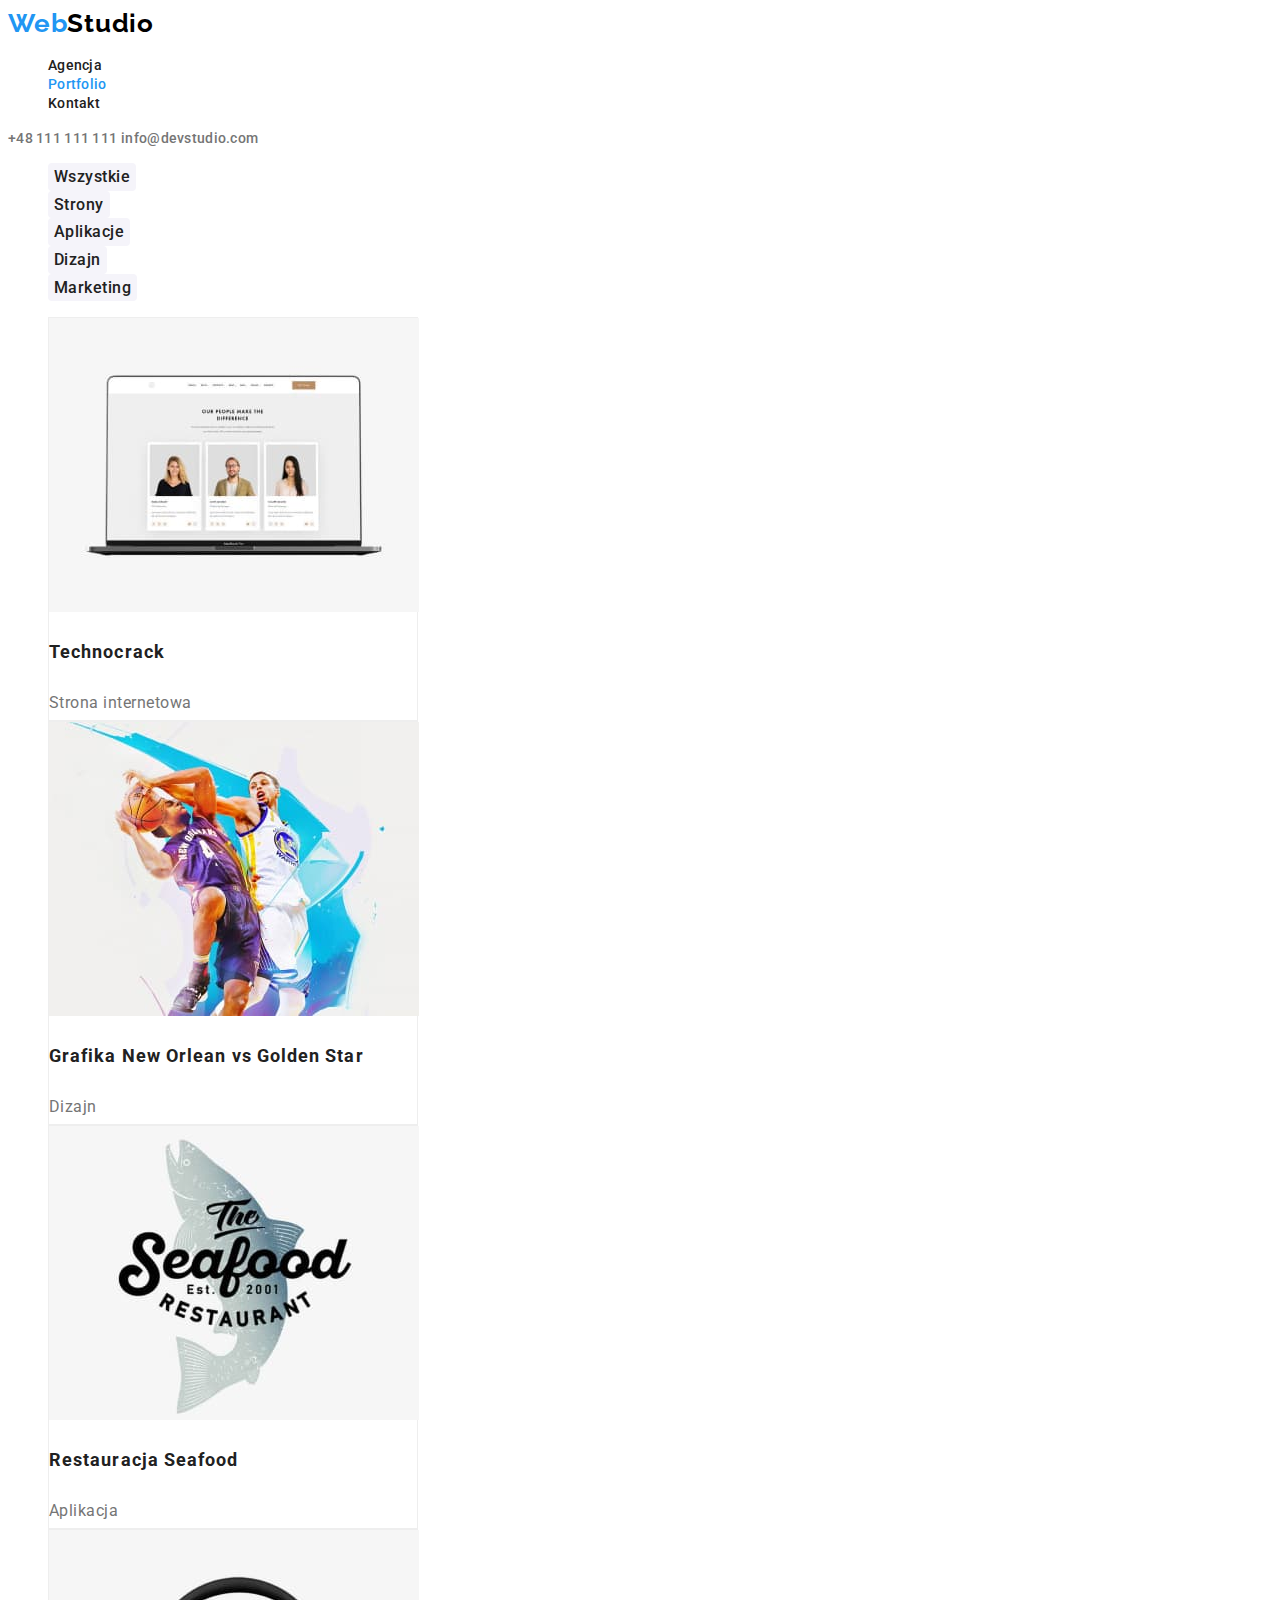
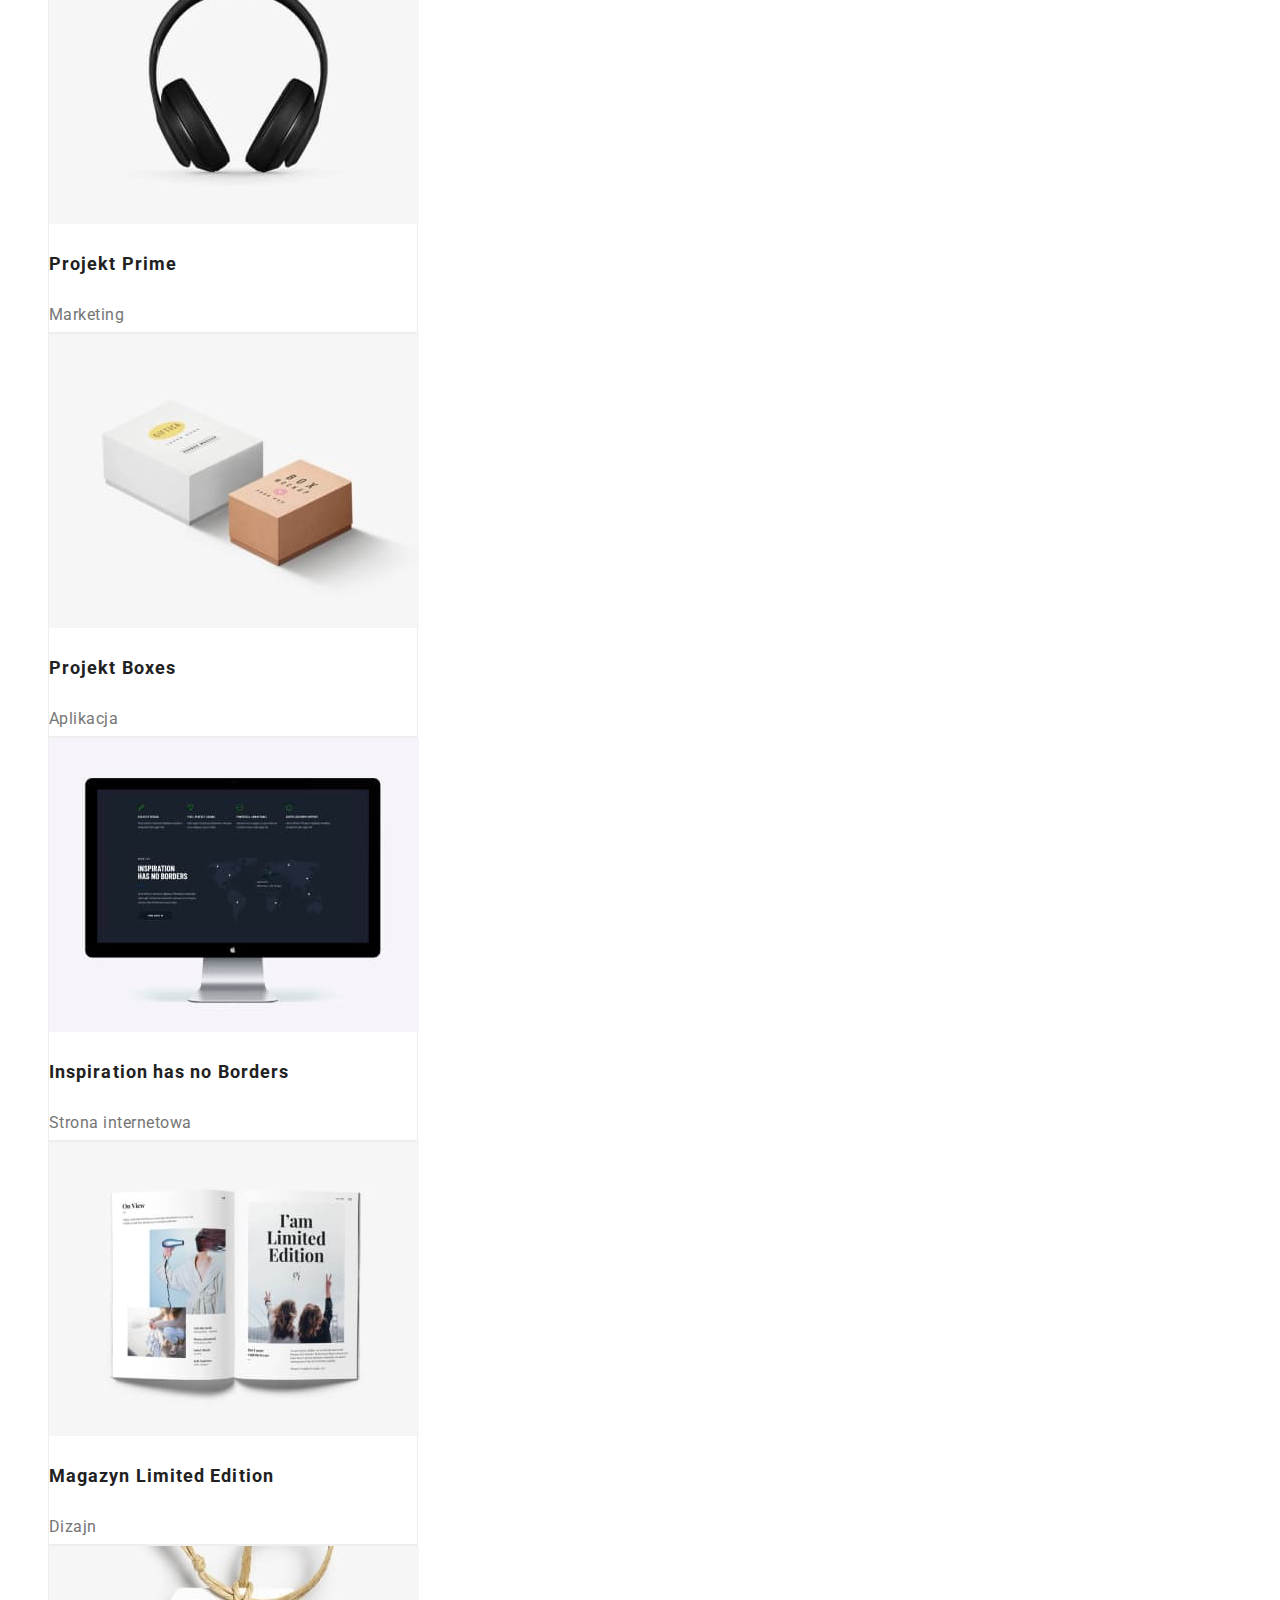
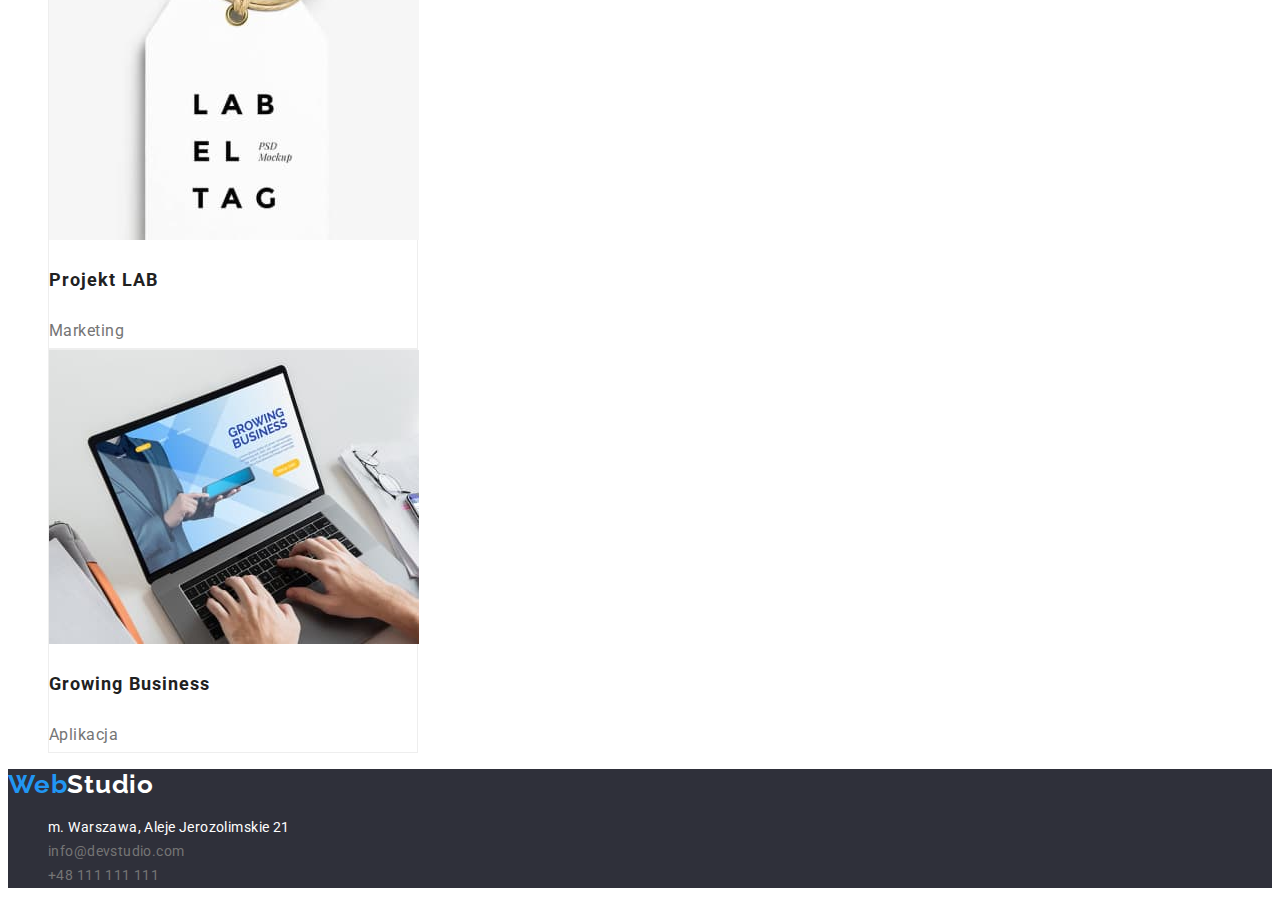
==== portfolio.html @ 35efcb0c "Initial commit" ====
<!DOCTYPE html>
<html lang="pl">
  <head>
    <meta charset="UTF-8" />
    <meta http-equiv="X-UA-Compatible" content="IE=edge" />
    <meta name="viewport" content="width=device-width, initial-scale=1.0" />
    <title>Portfolio</title>

    <link rel="preconnect" href="https://fonts.googleapis.com" />
    <link rel="preconnect" href="https://fonts.gstatic.com" crossorigin />
    <link
      href="https://fonts.googleapis.com/css2?family=Raleway:wght@700&family=Roboto:wght@400;500;700;900&display=swap"
      rel="stylesheet"
    />
    <link rel="stylesheet" href="./css/styles.css" />
  </head>
  <body>
    <header>
      <a href="./index.html" class="logo-web"
        >Web<span class="logo-studio">Studio</span></a
      >
      <nav>
        <ul>
          <li>
            <a class="header-link" href="./index.html">Agencja</a>
          </li>
          <li>
            <a class="header-link current" href="./portfolio.html">Portfolio</a>
          </li>
          <li>
            <a class="header-link" href="./portfolio.html">Kontakt</a>
          </li>
        </ul>
      </nav>
      <div>
        <a class="header-contact" href="tel:+48111111111">+48 111 111 111</a>
        <a class="header-contact" href="mailto:info@devstudio.com"
          >info@devstudio.com</a
        >
      </div>
    </header>

    <main>
      <section>
        <ul>
          <li>
            <button class="button-link" type="button">Wszystkie</button>
          </li>
          <li>
            <button class="button-link" type="button">Strony</button>
          </li>
          <li>
            <button class="button-link" type="button">Aplikacje</button>
          </li>
          <li>
            <button class="button-link" type="button">Dizajn</button>
          </li>
          <li>
            <button class="button-link" type="button">Marketing</button>
          </li>
        </ul>

        <ul>
          <li class="portfolio-frame">
            <img
              src="./images/portfolio1.jpg"
              alt="laptop"
              width="370"
              height="294"
            />
            <h3 class="h3-portfolio">Technocrack</h3>
            <p class="paragraph-portfolio">Strona internetowa</p>
          </li>
          <li class="portfolio-frame">
            <img
              src="./images/portfolio2.jpg"
              alt="basketball players"
              width="370"
              height="294"
            />
            <h3 class="h3-portfolio">Grafika New Orlean vs Golden Star</h3>
            <p class="paragraph-portfolio">Dizajn</p>
          </li>
          <li class="portfolio-frame">
            <img
              src="./images/portfolio3.jpg"
              alt="logo of seafood restaurant"
              width="370"
              height="294"
            />
            <h3 class="h3-portfolio">Restauracja Seafood</h3>
            <p class="paragraph-portfolio">Aplikacja</p>
          </li>

          <li class="portfolio-frame">
            <img
              src="./images/portfolio4.jpg"
              alt="headphones"
              width="370"
              height="294"
            />
            <h3 class="h3-portfolio">Projekt Prime</h3>
            <p class="paragraph-portfolio">Marketing</p>
          </li>
          <li class="portfolio-frame">
            <img
              src="./images/portfolio5.jpg"
              alt="boxes"
              width="370"
              height="294"
            />
            <h3 class="h3-portfolio">Projekt Boxes</h3>
            <p class="paragraph-portfolio">Aplikacja</p>
          </li>
          <li class="portfolio-frame">
            <img
              src="./images/portfolio6.jpg"
              alt="monitor"
              width="370"
              height="294"
            />
            <h3 class="h3-portfolio">Inspiration has no Borders</h3>
            <p class="paragraph-portfolio">Strona internetowa</p>
          </li>

          <li class="portfolio-frame">
            <img
              src="./images/portfolio7.jpg"
              alt="magazine"
              width="370"
              height="294"
            />
            <h3 class="h3-portfolio">Magazyn Limited Edition</h3>
            <p class="paragraph-portfolio">Dizajn</p>
          </li>
          <li class="portfolio-frame">
            <img
              src="./images/portfolio8.jpg"
              alt="label tag"
              width="370"
              height="294"
            />
            <h3 class="h3-portfolio">Projekt LAB</h3>
            <p class="paragraph-portfolio">Marketing</p>
          </li>
          <li class="portfolio-frame">
            <img
              src="./images/portfolio9.jpg"
              alt="typing on laptop keyboard"
              width="370"
              height="294"
            />
            <h3 class="h3-portfolio">Growing Business</h3>
            <p class="paragraph-portfolio">Aplikacja</p>
          </li>
        </ul>
      </section>
    </main>

    <footer>
      <a href="./index.html" class="logo-web"
        >Web<span class="logo-footer">Studio</span></a
      >
      <address>
        <ul>
          <li>
            <a
              class="footer-link"
              href="address:m.warszawa,alejejerozolimskie21"
              >m. Warszawa, Aleje Jerozolimskie 21</a
            >
          </li>
          <li>
            <a class="footer-link2" href="mailto:info@devstudio.com"
              >info@devstudio.com</a
            >
          </li>
          <li>
            <a class="footer-link2" href="tel:+48111111111">+48 111 111 111</a>
          </li>
        </ul>
      </address>
    </footer>
  </body>
</html>
---- css/styles.css ----
:root {
  --font-primary: "Roboto", sans-serif;
  --font-secondary: "Raleway", sans-serif;
  --color-primary: #212121;
  --color-secondary: #757575;
  --color-light: #ffffff;
  --color-hover: #2196f3;
  --background-color: #f5f4fa;
}

body {
  font-family: var(--font-primary);
  background: var(--color-light);
  font-style: normal;
  color: var(--color-primary);
}

address {
  font-style: normal;
}

a {
  text-decoration: none;
}

ul {
  list-style-type: none;
}

.header-link {
  color: #212121;
  font-weight: 500;
  font-size: 14px;
  line-height: 1.1;
  letter-spacing: 0.02em;
}

.current {
  color: #2196f3;
}

.header-link:hover,
.header-link:focus {
  color: #2196f3;
}

.header-contact {
  color: #757575;
  font-size: 14px;
  line-height: 1.1;
  font-weight: 500;
  letter-spacing: 0.02em;
}

.header-contact:hover,
.header-contact:focus {
  color: #2196f3;
}

.button-link {
  cursor: pointer;
  font-weight: 500;
  font-size: 16px;
  line-height: 1.6;
  letter-spacing: 0.03em;
  background: #f5f4fa;
  border-radius: 4px;
  color: #212121;
  border: #f5f4fa;
  font-family: inherit;
}

.button-link:hover,
.button-link:focus {
  background-color: #2196f3;
  color: #ffffff;
}

.h3-portfolio {
  color: #212121;
  font-size: 18px;
  line-height: 2;
  font-weight: 700;
  letter-spacing: 0.06em;
}

.paragraph-portfolio {
  color: #757575;
  font-size: 16px;
  line-height: 1.9;
  font-weight: 400;
  letter-spacing: 0.03em;
}

.footer-link {
  color: #ffffff;
  font-size: 14px;
  line-height: 1.7;
  font-weight: 400;
  letter-spacing: 0.03em;
}

.footer-link:hover,
.footer-link:focus {
  color: #2196f3;
}

.footer-link2 {
  color: #757575;
  font-size: 14px;
  line-height: 1.7;
  font-weight: 400;
  letter-spacing: 0.03em;
}

.footer-link2:hover,
.footer-link2:focus {
  color: #2196f3;
}

.button-webstudio {
  font-family: "Roboto";
  background: #2196f3;
  color: #ffffff;
  font-size: 16px;
  line-height: 1.9;
  font-weight: 700;
  cursor: pointer;
  /* identical to box height, or 188% */
  display: flex;
  align-items: center;
  text-align: center;
  letter-spacing: 0.06em;
}

.logo-studio {
  color: #000000;
}

.logo-footer {
  color: #ffffff;
}

.logo-web {
  color: #2196f3;
  font-family: Raleway;
  font-size: 26px;
  line-height: 1.2;
  font-weight: 700;
  letter-spacing: 0.03em;
}

.webstudio-h1 {
  font-size: 44px;
  line-height: 1.4;
  font-weight: 900;
  /* or 136% */
  text-align: center;
  letter-spacing: 0.06em;
  text-transform: uppercase;
  color: #ffffff;
}

.webstudio-section {
  background: #2f303a;
}

.lorem-h2 {
  color: #212121;
  font-size: 14px;
  line-height: 1.1;
  font-weight: 700;
  letter-spacing: 0.03em;
  text-transform: uppercase;
}

.paragraph-lorem {
  color: #757575;
  font-size: 14px;
  line-height: 1.7;
  font-weight: 400;
  letter-spacing: 0.03em;
}

.our-job-h2 {
  color: #212121;
  font-size: 36px;
  line-height: 1.2;
  font-weight: 700;
  text-align: center;
  letter-spacing: 0.03em;
}

.out-team-h2 {
  color: #212121;
  font-size: 36px;
  line-height: 1.2;
  font-weight: 700;
  text-align: center;
  letter-spacing: 0.03em;
}

.our-team-section {
  background: #f5f4fa;
}

.our-team-frame {
  width: 270px;
  height: 368px;
  left: 215px;
  top: 1635px;
  background: #ffffff;
  /* material shadow v1 */
  box-shadow: 0px 1px 3px rgba(0, 0, 0, 0.12), 0px 1px 1px rgba(0, 0, 0, 0.14),
    0px 2px 1px rgba(0, 0, 0, 0.2);
  border-radius: 0px 0px 4px 4px;
}

.photo-name {
  color: #212121;
  font-size: 16px;
  line-height: 1.2;
  font-weight: 500;
  text-align: center;
  letter-spacing: 0.03em;
}

.work-position {
  color: #757575;
  font-size: 16px;
  line-height: 1.2;
  font-weight: 400;
  text-align: center;
  letter-spacing: 0.03em;
}

footer {
  background: #2f303a;
}

.portfolio-frame {
  width: 370px;
  height: 404px;
  left: 215px;
  top: 262px;
  box-sizing: border-box;
  background: #ffffff;
  border: 1px solid #eeeeee;
}
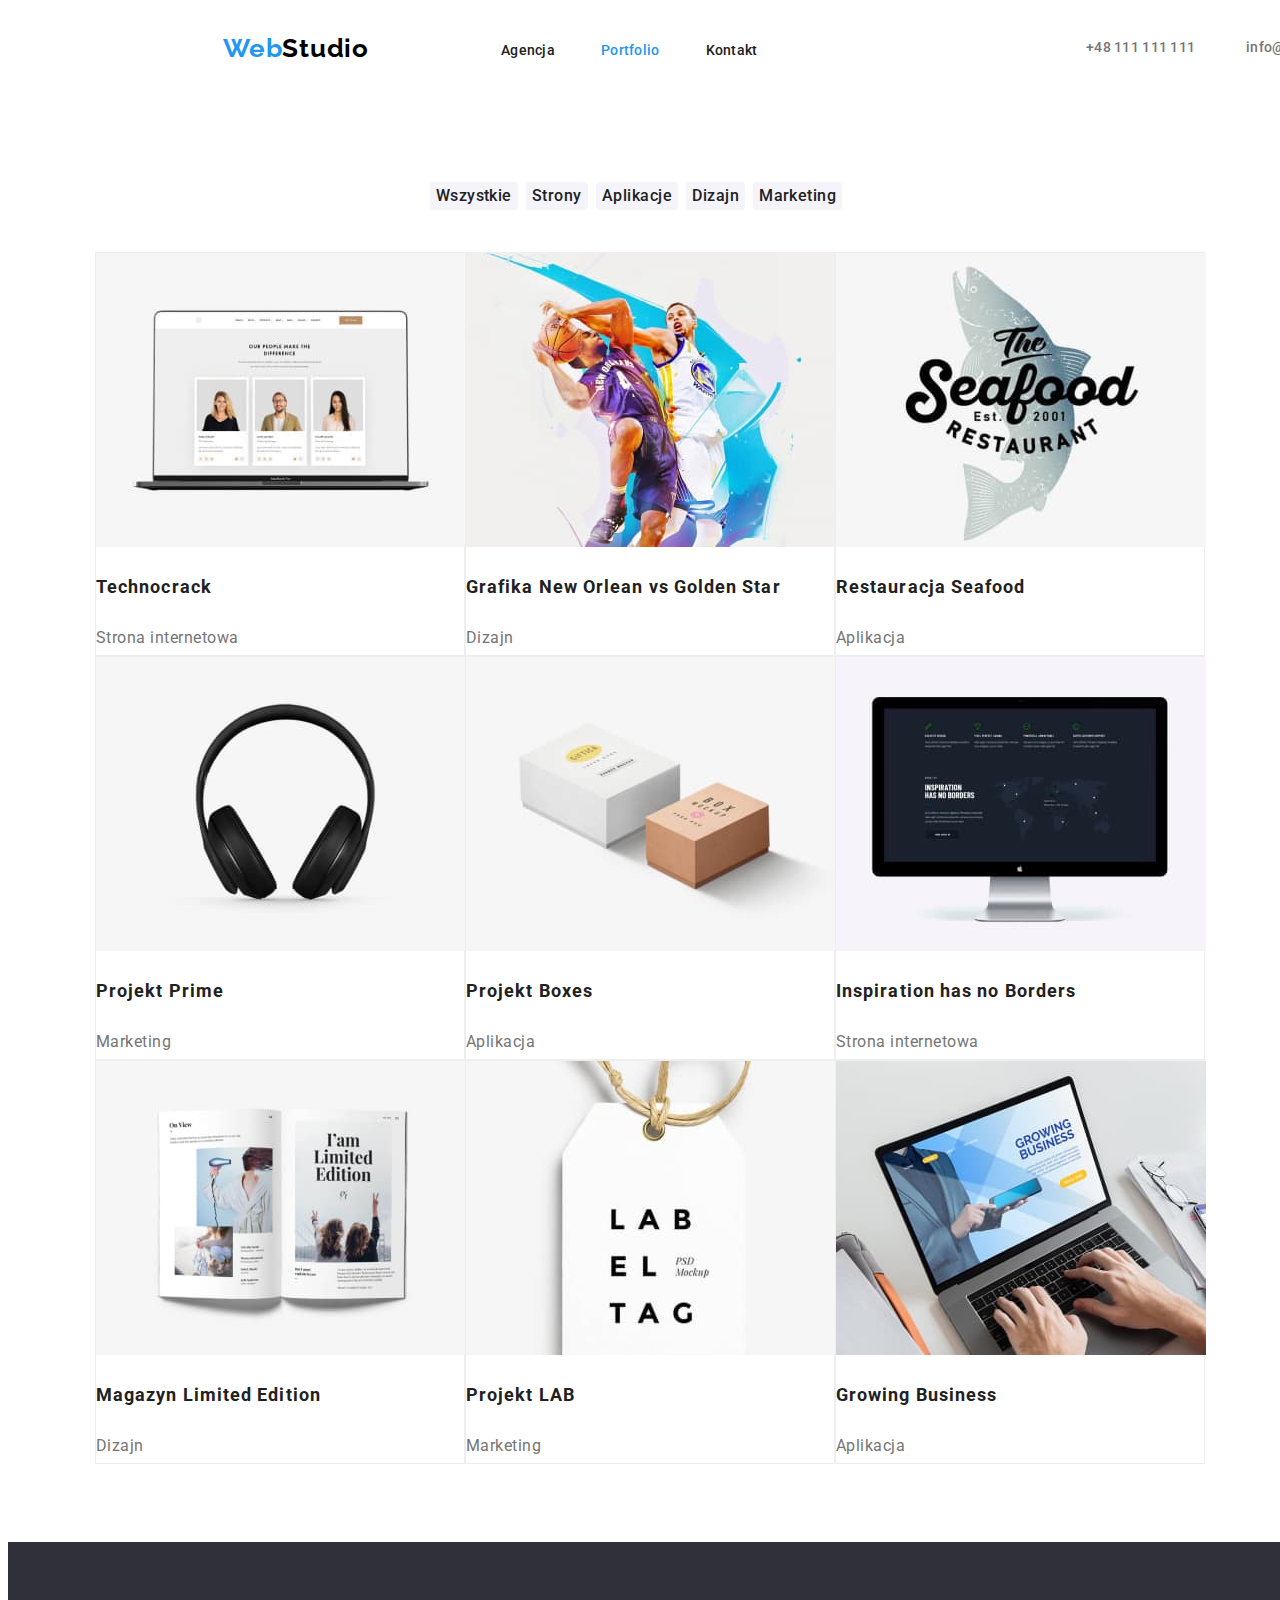
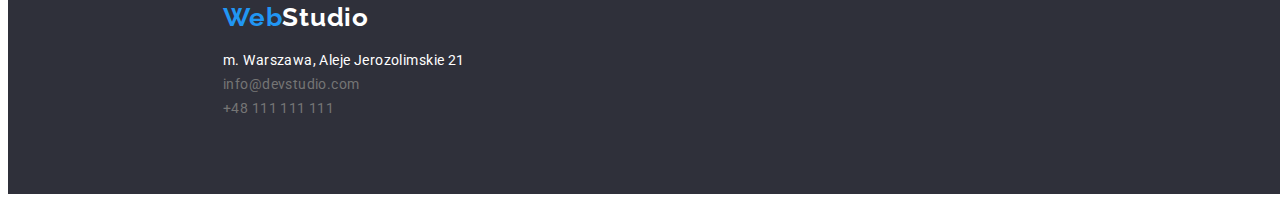
==== commit 0adc170e: "git add" ====
--- a/portfolio.html
+++ b/portfolio.html
@@ -12,27 +12,34 @@
       href="https://fonts.googleapis.com/css2?family=Raleway:wght@700&family=Roboto:wght@400;500;700;900&display=swap"
       rel="stylesheet"
     />
+    <link
+      rel="stylesheet"
+      href="https://cdnjs.cloudflare.com/ajax/libs/modern-normalize/2.0.0/modern-normalize.min.css"
+      integrity="sha512-4xo8blKMVCiXpTaLzQSLSw3KFOVPWhm/TRtuPVc4WG6kUgjH6J03IBuG7JZPkcWMxJ5huwaBpOpnwYElP/m6wg=="
+      crossorigin="anonymous"
+      referrerpolicy="no-referrer"
+    />
     <link rel="stylesheet" href="./css/styles.css" />
   </head>
   <body>
-    <header>
+    <header class="header container">
       <a href="./index.html" class="logo-web"
         >Web<span class="logo-studio">Studio</span></a
       >
       <nav>
-        <ul>
-          <li>
+        <ul class="header-nav">
+          <li class="header-nav-link">
             <a class="header-link" href="./index.html">Agencja</a>
           </li>
-          <li>
+          <li class="header-nav-link">
             <a class="header-link current" href="./portfolio.html">Portfolio</a>
           </li>
-          <li>
+          <li class="header-nav-link">
             <a class="header-link" href="./portfolio.html">Kontakt</a>
           </li>
         </ul>
       </nav>
-      <div>
+      <div class="header-div">
         <a class="header-contact" href="tel:+48111111111">+48 111 111 111</a>
         <a class="header-contact" href="mailto:info@devstudio.com"
           >info@devstudio.com</a
@@ -41,8 +48,8 @@
     </header>
 
     <main>
-      <section>
-        <ul>
+      <section class="portfolio-section">
+        <ul class="button-block">
           <li>
             <button class="button-link" type="button">Wszystkie</button>
           </li>
@@ -60,7 +67,7 @@
           </li>
         </ul>
 
-        <ul>
+        <ul class="block">
           <li class="portfolio-frame">
             <img
               src="./images/portfolio1.jpg"
@@ -157,12 +164,12 @@
       </section>
     </main>
 
-    <footer>
-      <a href="./index.html" class="logo-web"
+    <footer class="footer-web">
+      <a href="./index.html" class="logo-web-footer"
         >Web<span class="logo-footer">Studio</span></a
       >
       <address>
-        <ul>
+        <ul class="footer-address">
           <li>
             <a
               class="footer-link"
--- a/css/styles.css
+++ b/css/styles.css
@@ -15,6 +15,17 @@
   color: var(--color-primary);
 }
 
+.header {
+  display: flex;
+  width: 1600px;
+  height: 80px;
+  background: #ffffff;
+  box-sizing: border-box;
+  align-items: center;
+  padding-right: 227px;
+  padding-left: 215px;
+}
+
 address {
   font-style: normal;
 }
@@ -35,6 +46,24 @@
   letter-spacing: 0.02em;
 }
 
+.header-nav {
+  display: flex;
+  flex-direction: row;
+  row-gap: 46px;
+  box-sizing: border-box;
+  width: 254px;
+  height: 16px;
+  left: 453px;
+  top: 32px;
+  margin-left: 93px;
+}
+
+.header-nav-link {
+  display: inline;
+  flex-direction: row;
+  margin-right: 46px;
+}
+
 .current {
   color: #2196f3;
 }
@@ -42,6 +71,12 @@
 .header-link:hover,
 .header-link:focus {
   color: #2196f3;
+}
+
+.header-div {
+  display: flex;
+  margin-left: 371px;
+  justify-content: flex-end;
 }
 
 .header-contact {
@@ -50,11 +85,28 @@
   line-height: 1.1;
   font-weight: 500;
   letter-spacing: 0.02em;
+  width: 110px;
+  height: 16px;
+  padding: 0%;
+  margin-right: 50px;
+  flex-direction: row;
 }
 
 .header-contact:hover,
 .header-contact:focus {
   color: #2196f3;
+}
+
+.button-block {
+  box-sizing: border-box;
+  width: 572px;
+  height: 54px;
+  display: flex;
+  justify-content: center;
+  flex-direction: row;
+  gap: 8px;
+  padding: 0;
+  margin-left: 295px;
 }
 
 .button-link {
@@ -76,6 +128,25 @@
   color: #ffffff;
 }
 
+.portfolio-section {
+  display: block;
+  width: 1170px;
+  height: 1360px;
+  padding: 0;
+  margin: auto;
+  margin-top: 94px;
+}
+
+.portfolio-frame {
+  width: 370px;
+  height: 404px;
+  left: 215px;
+  top: 262px;
+  box-sizing: border-box;
+  background: #ffffff;
+  border: 1px solid #eeeeee;
+}
+
 .h3-portfolio {
   color: #212121;
   font-size: 18px;
@@ -92,12 +163,66 @@
   letter-spacing: 0.03em;
 }
 
+.block {
+  display: flex;
+  justify-content: flex-start;
+  flex-direction: row;
+  align-content: flex-start;
+  box-sizing: border-box;
+  max-width: 1200px;
+  height: 1360px;
+  padding: auto;
+  margin: 0%;
+  flex-wrap: wrap;
+}
+
+footer {
+  background: #2f303a;
+}
+
+.logo-footer {
+  color: #ffffff;
+}
+
+.footer-web {
+  display: block;
+  box-sizing: border-box;
+  width: 1600px;
+  height: 252px;
+}
+
+.logo-web-footer {
+  color: #2196f3;
+  font-family: Raleway;
+  font-size: 26px;
+  line-height: 1.2;
+  font-weight: 700;
+  letter-spacing: 0.03em;
+  display: inline-block;
+  margin-top: 60px;
+  margin-left: 215px;
+}
+
+.footer-address {
+  display: block;
+  margin-bottom: 60px;
+  margin-left: 215px;
+  padding: 0%;
+  justify-content: space-around;
+  flex-direction: column;
+  gap: 9px;
+  align-content: stretch;
+}
+
 .footer-link {
   color: #ffffff;
   font-size: 14px;
   line-height: 1.7;
   font-weight: 400;
   letter-spacing: 0.03em;
+  box-sizing: content-box;
+  width: 246px;
+  height: 21px;
 }
 
 .footer-link:hover,
@@ -116,31 +241,58 @@
 .footer-link2:hover,
 .footer-link2:focus {
   color: #2196f3;
+}
+
+.webstudio-h1 {
+  box-sizing: border-box;
+  width: 696px;
+  height: 120px;
+  font-size: 44px;
+  line-height: 1.4;
+  font-weight: 900;
+  letter-spacing: 0.06em;
+  text-transform: uppercase;
+  color: #ffffff;
+  margin: 200px 452px 280px;
+  display: block;
+  text-align: center;
+  align-items: center;
+}
+
+.webstudio-section {
+  display: flex;
+  background: #2f303a;
+  box-sizing: border-box;
+  width: 1600px;
+  height: 600px;
 }
 
 .button-webstudio {
   font-family: "Roboto";
   background: #2196f3;
+  position: absolute;
+  width: 200px;
+  height: 50px;
+  left: 700px;
+  top: 430px;
   color: #ffffff;
   font-size: 16px;
   line-height: 1.9;
   font-weight: 700;
   cursor: pointer;
-  /* identical to box height, or 188% */
   display: flex;
   align-items: center;
   text-align: center;
+  padding-left: 41px;
   letter-spacing: 0.06em;
+  box-shadow: 0px 4px 4px rgba(0, 0, 0, 0.15);
+  border-radius: 4px;
 }
 
 .logo-studio {
   color: #000000;
 }
 
-.logo-footer {
-  color: #ffffff;
-}
-
 .logo-web {
   color: #2196f3;
   font-family: Raleway;
@@ -148,30 +300,39 @@
   line-height: 1.2;
   font-weight: 700;
   letter-spacing: 0.03em;
-}
-
-.webstudio-h1 {
-  font-size: 44px;
-  line-height: 1.4;
-  font-weight: 900;
-  /* or 136% */
-  text-align: center;
-  letter-spacing: 0.06em;
+  padding: 0%;
+  box-sizing: border-box;
+  width: 145px;
+  height: 31px;
+}
+
+.lorem-section {
+  align-items: center;
+  display: flex;
+  flex-direction: row;
+  box-sizing: border-box;
+  width: 1170px;
+  height: 101px;
+  padding: 0%;
+  margin: 94px 215px;
+}
+
+.lorem-h2 {
+  color: #212121;
+  font-size: 14px;
+  line-height: 1.1;
+  font-weight: 700;
+  letter-spacing: 0.03em;
   text-transform: uppercase;
-  color: #ffffff;
-}
-
-.webstudio-section {
-  background: #2f303a;
-}
-
-.lorem-h2 {
-  color: #212121;
-  font-size: 14px;
-  line-height: 1.1;
-  font-weight: 700;
-  letter-spacing: 0.03em;
-  text-transform: uppercase;
+}
+
+.lorem-block {
+  display: inline-block;
+  flex-direction: row;
+  box-sizing: border-box;
+  margin-right: 30px;
+  width: 270px;
+  height: 101px;
 }
 
 .paragraph-lorem {
@@ -180,28 +341,65 @@
   line-height: 1.7;
   font-weight: 400;
   letter-spacing: 0.03em;
+  box-sizing: content-box;
+  width: 270px;
+  height: 75px;
+}
+
+.our-job-section {
+  display: block;
+  flex-direction: row;
+  box-sizing: border-box;
+  width: 1170px;
+  height: 386px;
+  margin: 94px 215px;
 }
 
 .our-job-h2 {
+  display: inline;
   color: #212121;
   font-size: 36px;
   line-height: 1.2;
   font-weight: 700;
   text-align: center;
   letter-spacing: 0.03em;
-}
-
-.out-team-h2 {
+  padding: 0%;
+  margin-left: 409px;
+}
+
+.our-job-block {
+  display: flex;
+  flex-direction: row;
+  padding: 0;
+  margin-top: 50px;
+  gap: 30px;
+}
+
+.our-team-h2 {
   color: #212121;
   font-size: 36px;
   line-height: 1.2;
   font-weight: 700;
   text-align: center;
-  letter-spacing: 0.03em;
-}
-
-.our-team-section {
+  display: inline-block;
+  margin: 0%;
+  padding-top: 94px;
+  padding-left: 695px;
+  padding-bottom: 50px;
+  letter-spacing: 0.03em;
+}
+
+.our-team {
   background: #f5f4fa;
+}
+
+.section {
+  display: block;
+  box-sizing: content-box;
+  width: 1600px;
+  height: 648px;
+  left: 0px;
+  top: 1449px;
 }
 
 .our-team-frame {
@@ -216,6 +414,20 @@
   border-radius: 0px 0px 4px 4px;
 }
 
+.our-team-block {
+  display: flex;
+  flex-direction: row;
+  justify-content: flex-start;
+  gap: 30px;
+  position: absolute;
+  width: 1170px;
+  height: 368px;
+  left: 215px;
+  top: 1635px;
+  margin: 0%;
+  padding: 0%;
+}
+
 .photo-name {
   color: #212121;
   font-size: 16px;
@@ -233,17 +445,3 @@
   text-align: center;
   letter-spacing: 0.03em;
 }
-
-footer {
-  background: #2f303a;
-}
-
-.portfolio-frame {
-  width: 370px;
-  height: 404px;
-  left: 215px;
-  top: 262px;
-  box-sizing: border-box;
-  background: #ffffff;
-  border: 1px solid #eeeeee;
-}
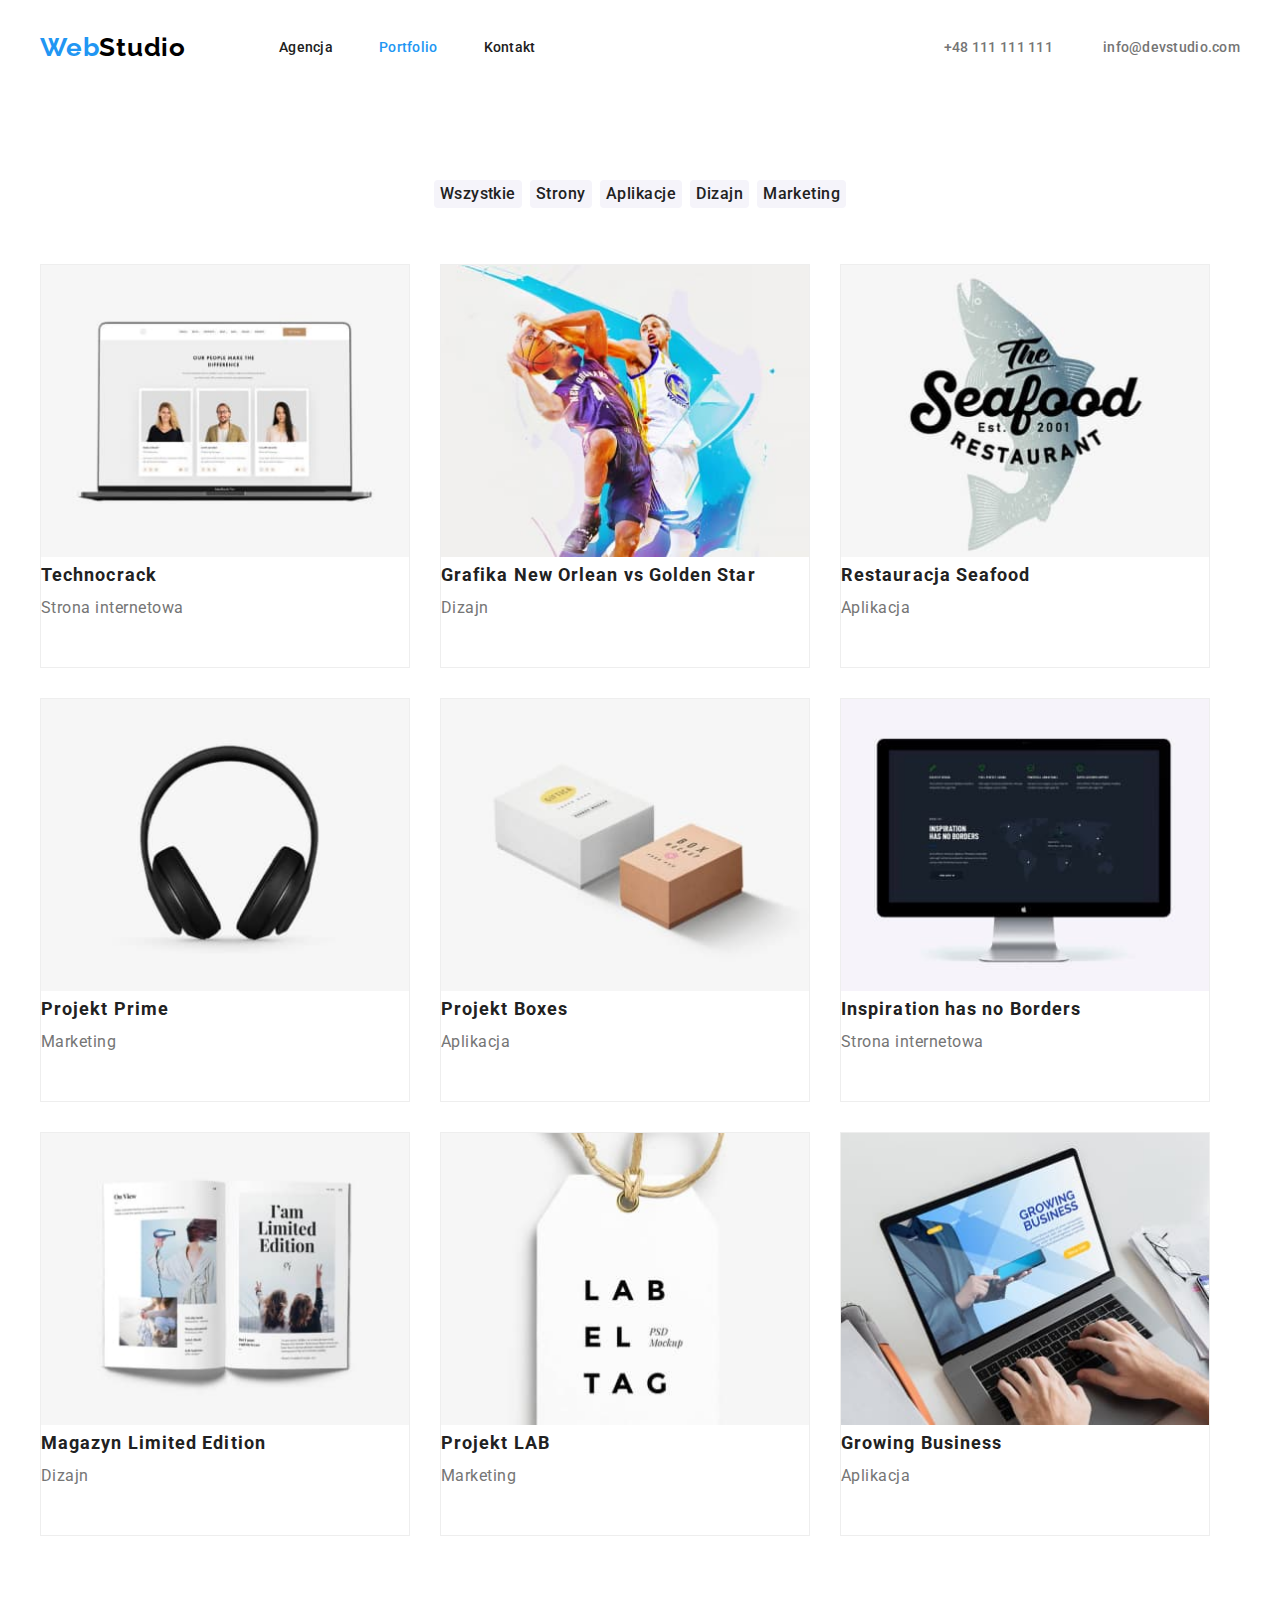
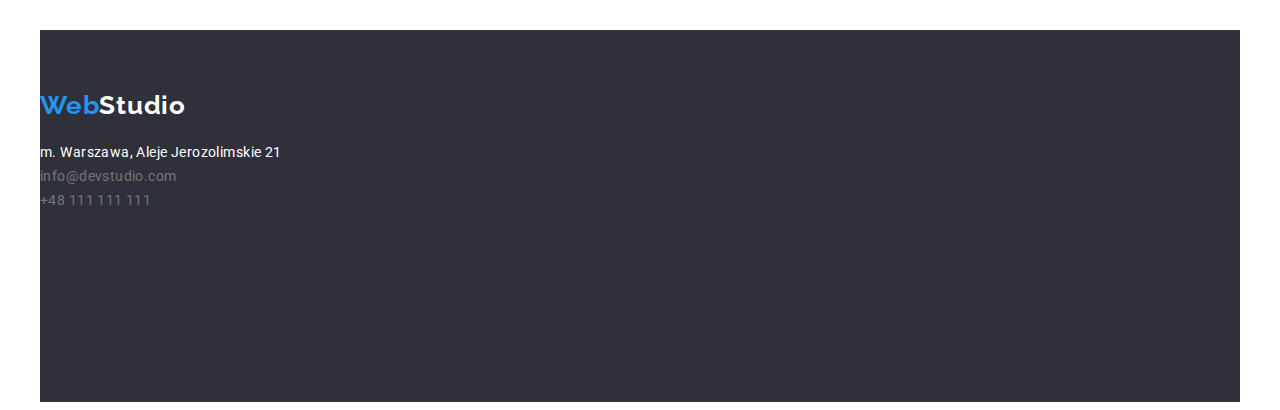
==== commit ee7cbcdb: "git add" ====
--- a/portfolio.html
+++ b/portfolio.html
@@ -28,13 +28,13 @@
       >
       <nav>
         <ul class="header-nav">
-          <li class="header-nav-link">
+          <li>
             <a class="header-link" href="./index.html">Agencja</a>
           </li>
-          <li class="header-nav-link">
+          <li>
             <a class="header-link current" href="./portfolio.html">Portfolio</a>
           </li>
-          <li class="header-nav-link">
+          <li>
             <a class="header-link" href="./portfolio.html">Kontakt</a>
           </li>
         </ul>
@@ -48,123 +48,125 @@
     </header>
 
     <main>
-      <section class="portfolio-section">
-        <ul class="button-block">
-          <li>
-            <button class="button-link" type="button">Wszystkie</button>
-          </li>
-          <li>
-            <button class="button-link" type="button">Strony</button>
-          </li>
-          <li>
-            <button class="button-link" type="button">Aplikacje</button>
-          </li>
-          <li>
-            <button class="button-link" type="button">Dizajn</button>
-          </li>
-          <li>
-            <button class="button-link" type="button">Marketing</button>
-          </li>
-        </ul>
+      <div class="container">
+        <section class="portfolio-section section">
+          <ul class="button-block">
+            <li>
+              <button class="button-link" type="button">Wszystkie</button>
+            </li>
+            <li>
+              <button class="button-link" type="button">Strony</button>
+            </li>
+            <li>
+              <button class="button-link" type="button">Aplikacje</button>
+            </li>
+            <li>
+              <button class="button-link" type="button">Dizajn</button>
+            </li>
+            <li>
+              <button class="button-link" type="button">Marketing</button>
+            </li>
+          </ul>
 
-        <ul class="block">
-          <li class="portfolio-frame">
-            <img
-              src="./images/portfolio1.jpg"
-              alt="laptop"
-              width="370"
-              height="294"
-            />
-            <h3 class="h3-portfolio">Technocrack</h3>
-            <p class="paragraph-portfolio">Strona internetowa</p>
-          </li>
-          <li class="portfolio-frame">
-            <img
-              src="./images/portfolio2.jpg"
-              alt="basketball players"
-              width="370"
-              height="294"
-            />
-            <h3 class="h3-portfolio">Grafika New Orlean vs Golden Star</h3>
-            <p class="paragraph-portfolio">Dizajn</p>
-          </li>
-          <li class="portfolio-frame">
-            <img
-              src="./images/portfolio3.jpg"
-              alt="logo of seafood restaurant"
-              width="370"
-              height="294"
-            />
-            <h3 class="h3-portfolio">Restauracja Seafood</h3>
-            <p class="paragraph-portfolio">Aplikacja</p>
-          </li>
+          <ul class="block">
+            <li class="portfolio-frame">
+              <img
+                src="./images/portfolio1.jpg"
+                alt="laptop"
+                width="370"
+                height="294"
+              />
+              <h3 class="h3-portfolio">Technocrack</h3>
+              <p class="paragraph-portfolio">Strona internetowa</p>
+            </li>
+            <li class="portfolio-frame">
+              <img
+                src="./images/portfolio2.jpg"
+                alt="basketball players"
+                width="370"
+                height="294"
+              />
+              <h3 class="h3-portfolio">Grafika New Orlean vs Golden Star</h3>
+              <p class="paragraph-portfolio">Dizajn</p>
+            </li>
+            <li class="portfolio-frame">
+              <img
+                src="./images/portfolio3.jpg"
+                alt="logo of seafood restaurant"
+                width="370"
+                height="294"
+              />
+              <h3 class="h3-portfolio">Restauracja Seafood</h3>
+              <p class="paragraph-portfolio">Aplikacja</p>
+            </li>
 
-          <li class="portfolio-frame">
-            <img
-              src="./images/portfolio4.jpg"
-              alt="headphones"
-              width="370"
-              height="294"
-            />
-            <h3 class="h3-portfolio">Projekt Prime</h3>
-            <p class="paragraph-portfolio">Marketing</p>
-          </li>
-          <li class="portfolio-frame">
-            <img
-              src="./images/portfolio5.jpg"
-              alt="boxes"
-              width="370"
-              height="294"
-            />
-            <h3 class="h3-portfolio">Projekt Boxes</h3>
-            <p class="paragraph-portfolio">Aplikacja</p>
-          </li>
-          <li class="portfolio-frame">
-            <img
-              src="./images/portfolio6.jpg"
-              alt="monitor"
-              width="370"
-              height="294"
-            />
-            <h3 class="h3-portfolio">Inspiration has no Borders</h3>
-            <p class="paragraph-portfolio">Strona internetowa</p>
-          </li>
+            <li class="portfolio-frame">
+              <img
+                src="./images/portfolio4.jpg"
+                alt="headphones"
+                width="370"
+                height="294"
+              />
+              <h3 class="h3-portfolio">Projekt Prime</h3>
+              <p class="paragraph-portfolio">Marketing</p>
+            </li>
+            <li class="portfolio-frame">
+              <img
+                src="./images/portfolio5.jpg"
+                alt="boxes"
+                width="370"
+                height="294"
+              />
+              <h3 class="h3-portfolio">Projekt Boxes</h3>
+              <p class="paragraph-portfolio">Aplikacja</p>
+            </li>
+            <li class="portfolio-frame">
+              <img
+                src="./images/portfolio6.jpg"
+                alt="monitor"
+                width="370"
+                height="294"
+              />
+              <h3 class="h3-portfolio">Inspiration has no Borders</h3>
+              <p class="paragraph-portfolio">Strona internetowa</p>
+            </li>
 
-          <li class="portfolio-frame">
-            <img
-              src="./images/portfolio7.jpg"
-              alt="magazine"
-              width="370"
-              height="294"
-            />
-            <h3 class="h3-portfolio">Magazyn Limited Edition</h3>
-            <p class="paragraph-portfolio">Dizajn</p>
-          </li>
-          <li class="portfolio-frame">
-            <img
-              src="./images/portfolio8.jpg"
-              alt="label tag"
-              width="370"
-              height="294"
-            />
-            <h3 class="h3-portfolio">Projekt LAB</h3>
-            <p class="paragraph-portfolio">Marketing</p>
-          </li>
-          <li class="portfolio-frame">
-            <img
-              src="./images/portfolio9.jpg"
-              alt="typing on laptop keyboard"
-              width="370"
-              height="294"
-            />
-            <h3 class="h3-portfolio">Growing Business</h3>
-            <p class="paragraph-portfolio">Aplikacja</p>
-          </li>
-        </ul>
-      </section>
+            <li class="portfolio-frame">
+              <img
+                src="./images/portfolio7.jpg"
+                alt="magazine"
+                width="370"
+                height="294"
+              />
+              <h3 class="h3-portfolio">Magazyn Limited Edition</h3>
+              <p class="paragraph-portfolio">Dizajn</p>
+            </li>
+            <li class="portfolio-frame">
+              <img
+                src="./images/portfolio8.jpg"
+                alt="label tag"
+                width="370"
+                height="294"
+              />
+              <h3 class="h3-portfolio">Projekt LAB</h3>
+              <p class="paragraph-portfolio">Marketing</p>
+            </li>
+            <li class="portfolio-frame">
+              <img
+                src="./images/portfolio9.jpg"
+                alt="typing on laptop keyboard"
+                width="370"
+                height="294"
+              />
+              <h3 class="h3-portfolio">Growing Business</h3>
+              <p class="paragraph-portfolio">Aplikacja</p>
+            </li>
+          </ul>
+        </section>
+      </div>
     </main>
 
-    <footer class="footer-web">
+    <footer class="footer-web container">
       <a href="./index.html" class="logo-web-footer"
         >Web<span class="logo-footer">Studio</span></a
       >
--- a/css/styles.css
+++ b/css/styles.css
@@ -11,19 +11,48 @@
 body {
   font-family: var(--font-primary);
   background: var(--color-light);
-  font-style: normal;
   color: var(--color-primary);
+  font-size: 14px;
+  letter-spacing: 0.03em;
+}
+
+h1,
+h2,
+h3,
+h4,
+h5,
+h6,
+p {
+  margin: 0;
+}
+
+img {
+  display: block;
+  max-width: 100%;
+  height: auto;
+}
+
+ul,
+ol {
+  list-style: none;
+  padding-left: 0;
+  margin: 0;
+}
+
+.section {
+  padding-top: 94px;
+  padding-bottom: 94px;
+}
+
+.container {
+  width: 1200px;
+  margin: 0 auto;
+  padding: 0 15px;
 }
 
 .header {
   display: flex;
-  width: 1600px;
-  height: 80px;
-  background: #ffffff;
-  box-sizing: border-box;
   align-items: center;
-  padding-right: 227px;
-  padding-left: 215px;
 }
 
 address {
@@ -34,10 +63,6 @@
   text-decoration: none;
 }
 
-ul {
-  list-style-type: none;
-}
-
 .header-link {
   color: #212121;
   font-weight: 500;
@@ -48,20 +73,12 @@
 
 .header-nav {
   display: flex;
-  flex-direction: row;
-  row-gap: 46px;
-  box-sizing: border-box;
-  width: 254px;
-  height: 16px;
-  left: 453px;
-  top: 32px;
+  column-gap: 46px;
+  padding: 31px 0;
+}
+
+nav {
   margin-left: 93px;
-}
-
-.header-nav-link {
-  display: inline;
-  flex-direction: row;
-  margin-right: 46px;
 }
 
 .current {
@@ -75,8 +92,8 @@
 
 .header-div {
   display: flex;
-  margin-left: 371px;
-  justify-content: flex-end;
+  margin-left: auto;
+  gap: 50px;
 }
 
 .header-contact {
@@ -85,11 +102,6 @@
   line-height: 1.1;
   font-weight: 500;
   letter-spacing: 0.02em;
-  width: 110px;
-  height: 16px;
-  padding: 0%;
-  margin-right: 50px;
-  flex-direction: row;
 }
 
 .header-contact:hover,
@@ -98,15 +110,10 @@
 }
 
 .button-block {
-  box-sizing: border-box;
-  width: 572px;
-  height: 54px;
   display: flex;
   justify-content: center;
-  flex-direction: row;
+  margin-bottom: 56px;
   gap: 8px;
-  padding: 0;
-  margin-left: 295px;
 }
 
 .button-link {
@@ -120,6 +127,8 @@
   color: #212121;
   border: #f5f4fa;
   font-family: inherit;
+  display: block;
+  border: none;
 }
 
 .button-link:hover,
@@ -130,11 +139,9 @@
 
 .portfolio-section {
   display: block;
-  width: 1170px;
-  height: 1360px;
-  padding: 0;
-  margin: auto;
-  margin-top: 94px;
+  align-items: center;
+  padding: auto;
+  margin: 0;
 }
 
 .portfolio-frame {
@@ -165,15 +172,10 @@
 
 .block {
   display: flex;
-  justify-content: flex-start;
-  flex-direction: row;
-  align-content: flex-start;
-  box-sizing: border-box;
-  max-width: 1200px;
-  height: 1360px;
+  gap: 30px;
+  flex-wrap: wrap;
+  margin: 0;
   padding: auto;
-  margin: 0%;
-  flex-wrap: wrap;
 }
 
 footer {
@@ -186,9 +188,9 @@
 
 .footer-web {
   display: block;
-  box-sizing: border-box;
-  width: 1600px;
+  align-items: flex-start;
   height: 252px;
+  padding: 60px 0;
 }
 
 .logo-web-footer {
@@ -198,20 +200,14 @@
   line-height: 1.2;
   font-weight: 700;
   letter-spacing: 0.03em;
-  display: inline-block;
-  margin-top: 60px;
-  margin-left: 215px;
 }
 
 .footer-address {
   display: block;
-  margin-bottom: 60px;
-  margin-left: 215px;
-  padding: 0%;
-  justify-content: space-around;
-  flex-direction: column;
+  flex-wrap: wrap;
   gap: 9px;
-  align-content: stretch;
+  align-items: flex-start;
+  padding-top: 20px;
 }
 
 .footer-link {
@@ -220,9 +216,6 @@
   line-height: 1.7;
   font-weight: 400;
   letter-spacing: 0.03em;
-  box-sizing: content-box;
-  width: 246px;
-  height: 21px;
 }
 
 .footer-link:hover,
@@ -246,44 +239,36 @@
 .webstudio-h1 {
   box-sizing: border-box;
   width: 696px;
-  height: 120px;
   font-size: 44px;
   line-height: 1.4;
   font-weight: 900;
   letter-spacing: 0.06em;
   text-transform: uppercase;
   color: #ffffff;
-  margin: 200px 452px 280px;
-  display: block;
-  text-align: center;
-  align-items: center;
+  text-align: center;
+  margin: 0 auto;
+  margin-bottom: 30px;
 }
 
 .webstudio-section {
-  display: flex;
   background: #2f303a;
-  box-sizing: border-box;
-  width: 1600px;
-  height: 600px;
+  padding: 200px 0;
 }
 
 .button-webstudio {
   font-family: "Roboto";
   background: #2196f3;
-  position: absolute;
-  width: 200px;
-  height: 50px;
-  left: 700px;
-  top: 430px;
   color: #ffffff;
   font-size: 16px;
   line-height: 1.9;
   font-weight: 700;
+  display: block;
+  border: none;
   cursor: pointer;
-  display: flex;
   align-items: center;
   text-align: center;
-  padding-left: 41px;
+  padding: 0 auto;
+  margin: 0 auto;
   letter-spacing: 0.06em;
   box-shadow: 0px 4px 4px rgba(0, 0, 0, 0.15);
   border-radius: 4px;
@@ -300,21 +285,12 @@
   line-height: 1.2;
   font-weight: 700;
   letter-spacing: 0.03em;
-  padding: 0%;
-  box-sizing: border-box;
-  width: 145px;
-  height: 31px;
 }
 
 .lorem-section {
   align-items: center;
   display: flex;
-  flex-direction: row;
-  box-sizing: border-box;
-  width: 1170px;
-  height: 101px;
-  padding: 0%;
-  margin: 94px 215px;
+  gap: 30px;
 }
 
 .lorem-h2 {
@@ -326,53 +302,31 @@
   text-transform: uppercase;
 }
 
-.lorem-block {
-  display: inline-block;
-  flex-direction: row;
-  box-sizing: border-box;
-  margin-right: 30px;
+.paragraph-lorem {
+  color: #757575;
+  font-size: 14px;
+  line-height: 1.7;
+  font-weight: 400;
+  letter-spacing: 0.03em;
   width: 270px;
-  height: 101px;
-}
-
-.paragraph-lorem {
-  color: #757575;
-  font-size: 14px;
-  line-height: 1.7;
-  font-weight: 400;
-  letter-spacing: 0.03em;
-  box-sizing: content-box;
-  width: 270px;
-  height: 75px;
-}
-
-.our-job-section {
-  display: block;
-  flex-direction: row;
-  box-sizing: border-box;
-  width: 1170px;
-  height: 386px;
-  margin: 94px 215px;
+  padding-top: 10px;
 }
 
 .our-job-h2 {
-  display: inline;
   color: #212121;
   font-size: 36px;
   line-height: 1.2;
   font-weight: 700;
   text-align: center;
   letter-spacing: 0.03em;
-  padding: 0%;
-  margin-left: 409px;
+  margin-bottom: 50px;
 }
 
 .our-job-block {
   display: flex;
-  flex-direction: row;
-  padding: 0;
-  margin-top: 50px;
   gap: 30px;
+  padding: auto;
+  margin: 0;
 }
 
 .our-team-h2 {
@@ -381,25 +335,12 @@
   line-height: 1.2;
   font-weight: 700;
   text-align: center;
-  display: inline-block;
-  margin: 0%;
-  padding-top: 94px;
-  padding-left: 695px;
+  letter-spacing: 0.03em;
   padding-bottom: 50px;
-  letter-spacing: 0.03em;
 }
 
 .our-team {
   background: #f5f4fa;
-}
-
-.section {
-  display: block;
-  box-sizing: content-box;
-  width: 1600px;
-  height: 648px;
-  left: 0px;
-  top: 1449px;
 }
 
 .our-team-frame {
@@ -416,16 +357,8 @@
 
 .our-team-block {
   display: flex;
-  flex-direction: row;
-  justify-content: flex-start;
   gap: 30px;
-  position: absolute;
-  width: 1170px;
-  height: 368px;
-  left: 215px;
-  top: 1635px;
-  margin: 0%;
-  padding: 0%;
+  padding: auto;
 }
 
 .photo-name {
@@ -435,6 +368,7 @@
   font-weight: 500;
   text-align: center;
   letter-spacing: 0.03em;
+  margin-top: 30px;
 }
 
 .work-position {
@@ -444,4 +378,5 @@
   font-weight: 400;
   text-align: center;
   letter-spacing: 0.03em;
-}
+  margin-top: 10px;
+}
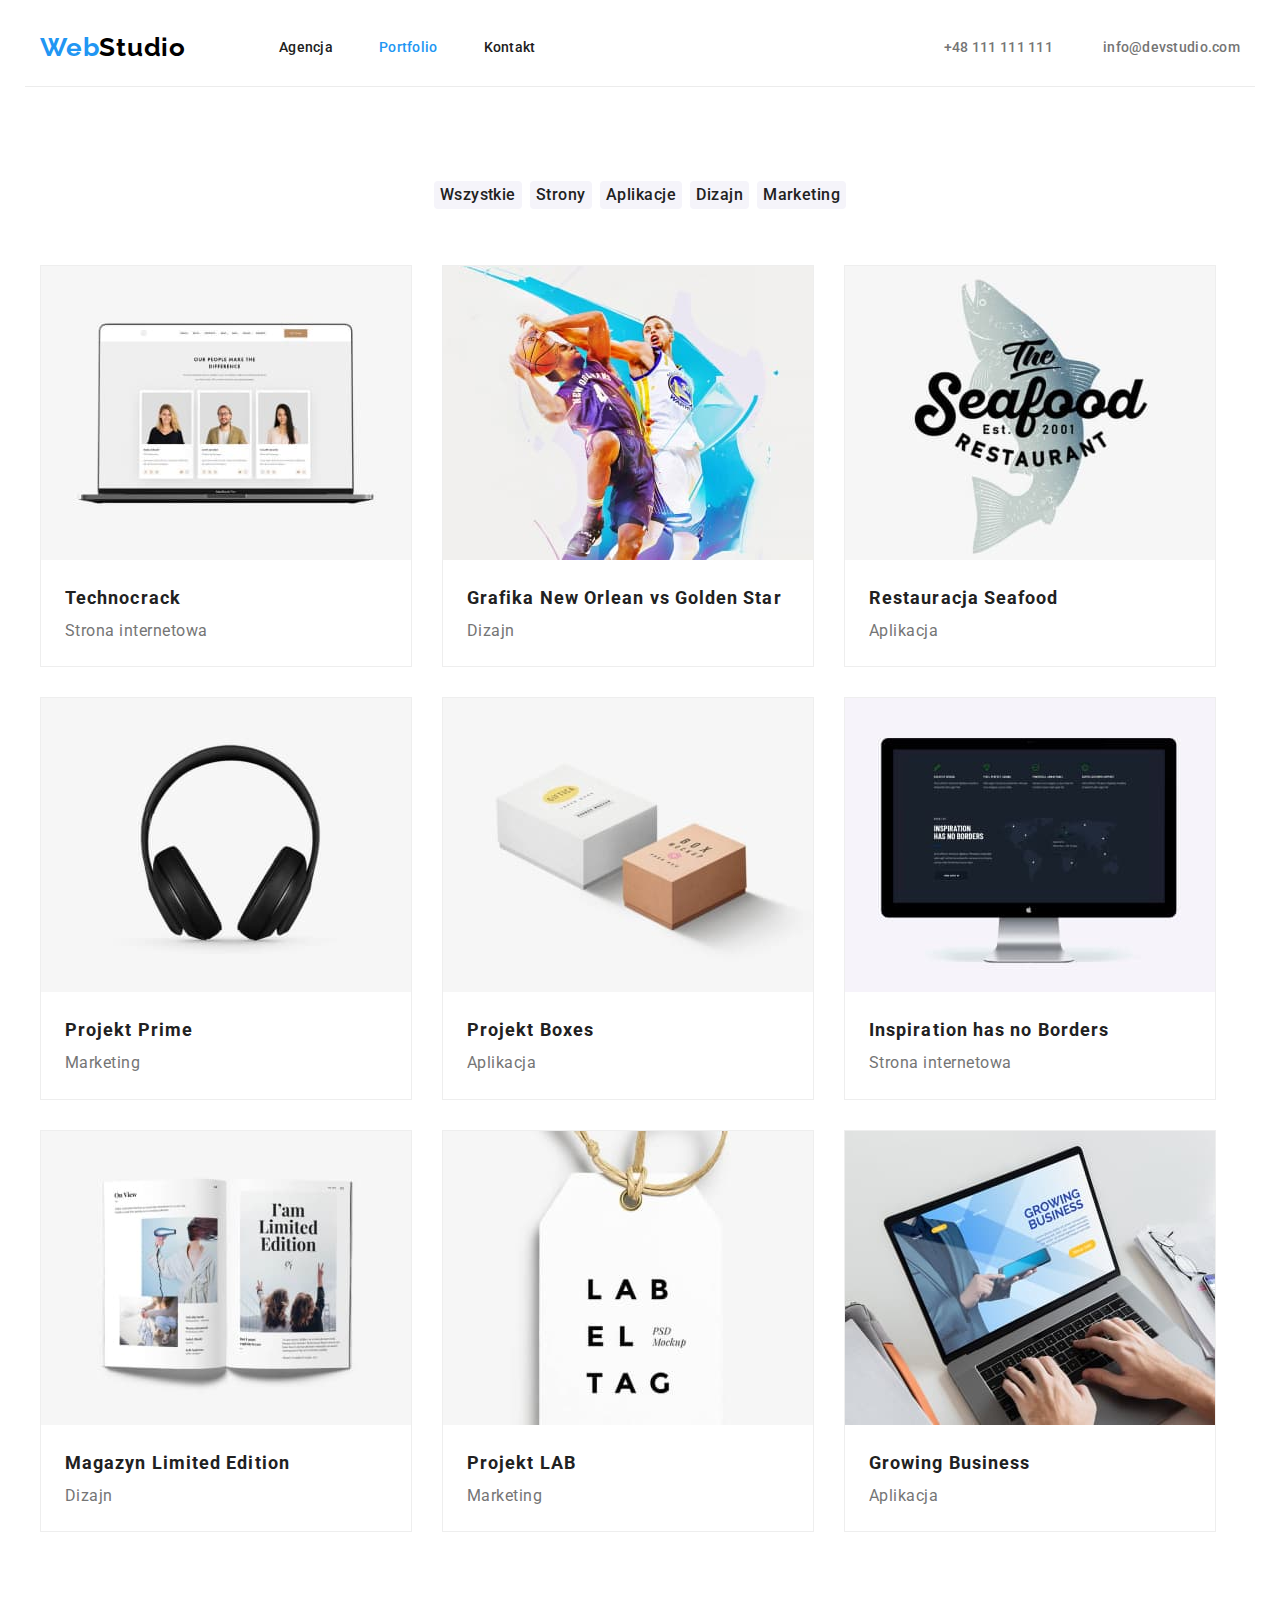
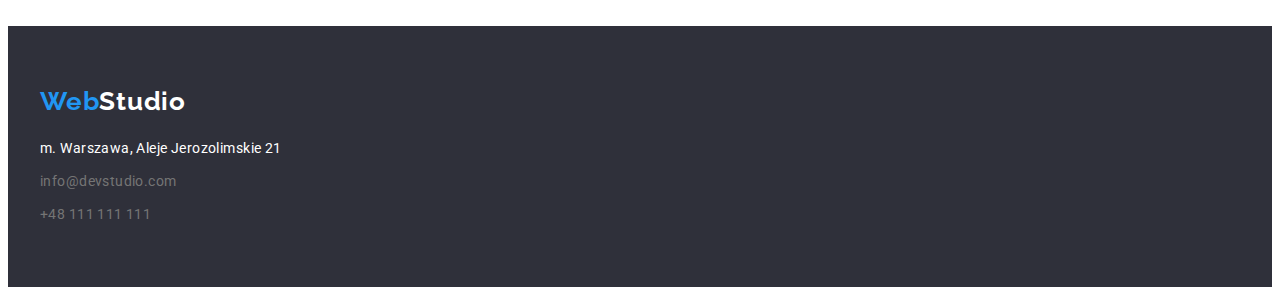
==== commit af92b1d1: "git add" ====
--- a/portfolio.html
+++ b/portfolio.html
@@ -22,28 +22,32 @@
     <link rel="stylesheet" href="./css/styles.css" />
   </head>
   <body>
-    <header class="header container">
-      <a href="./index.html" class="logo-web"
-        >Web<span class="logo-studio">Studio</span></a
-      >
-      <nav>
-        <ul class="header-nav">
-          <li>
-            <a class="header-link" href="./index.html">Agencja</a>
-          </li>
-          <li>
-            <a class="header-link current" href="./portfolio.html">Portfolio</a>
-          </li>
-          <li>
-            <a class="header-link" href="./portfolio.html">Kontakt</a>
-          </li>
-        </ul>
-      </nav>
-      <div class="header-div">
-        <a class="header-contact" href="tel:+48111111111">+48 111 111 111</a>
-        <a class="header-contact" href="mailto:info@devstudio.com"
-          >info@devstudio.com</a
+    <header>
+      <div class="header border container">
+        <a href="./index.html" class="logo-web"
+          >Web<span class="logo-studio">Studio</span></a
         >
+        <nav>
+          <ul class="header-nav">
+            <li>
+              <a class="header-link" href="./index.html">Agencja</a>
+            </li>
+            <li>
+              <a class="header-link current" href="./portfolio.html"
+                >Portfolio</a
+              >
+            </li>
+            <li>
+              <a class="header-link" href="./portfolio.html">Kontakt</a>
+            </li>
+          </ul>
+        </nav>
+        <div class="header-div">
+          <a class="header-contact" href="tel:+48111111111">+48 111 111 111</a>
+          <a class="header-contact" href="mailto:info@devstudio.com"
+            >info@devstudio.com</a
+          >
+        </div>
       </div>
     </header>
 
@@ -76,8 +80,10 @@
                 width="370"
                 height="294"
               />
-              <h3 class="h3-portfolio">Technocrack</h3>
-              <p class="paragraph-portfolio">Strona internetowa</p>
+              <div class="under-frame">
+                <h3 class="h3-portfolio">Technocrack</h3>
+                <p class="paragraph-portfolio">Strona internetowa</p>
+              </div>
             </li>
             <li class="portfolio-frame">
               <img
@@ -86,8 +92,10 @@
                 width="370"
                 height="294"
               />
-              <h3 class="h3-portfolio">Grafika New Orlean vs Golden Star</h3>
-              <p class="paragraph-portfolio">Dizajn</p>
+              <div class="under-frame">
+                <h3 class="h3-portfolio">Grafika New Orlean vs Golden Star</h3>
+                <p class="paragraph-portfolio">Dizajn</p>
+              </div>
             </li>
             <li class="portfolio-frame">
               <img
@@ -96,8 +104,10 @@
                 width="370"
                 height="294"
               />
-              <h3 class="h3-portfolio">Restauracja Seafood</h3>
-              <p class="paragraph-portfolio">Aplikacja</p>
+              <div class="under-frame">
+                <h3 class="h3-portfolio">Restauracja Seafood</h3>
+                <p class="paragraph-portfolio">Aplikacja</p>
+              </div>
             </li>
 
             <li class="portfolio-frame">
@@ -107,8 +117,10 @@
                 width="370"
                 height="294"
               />
-              <h3 class="h3-portfolio">Projekt Prime</h3>
-              <p class="paragraph-portfolio">Marketing</p>
+              <div class="under-frame">
+                <h3 class="h3-portfolio">Projekt Prime</h3>
+                <p class="paragraph-portfolio">Marketing</p>
+              </div>
             </li>
             <li class="portfolio-frame">
               <img
@@ -117,8 +129,10 @@
                 width="370"
                 height="294"
               />
-              <h3 class="h3-portfolio">Projekt Boxes</h3>
-              <p class="paragraph-portfolio">Aplikacja</p>
+              <div class="under-frame">
+                <h3 class="h3-portfolio">Projekt Boxes</h3>
+                <p class="paragraph-portfolio">Aplikacja</p>
+              </div>
             </li>
             <li class="portfolio-frame">
               <img
@@ -127,8 +141,10 @@
                 width="370"
                 height="294"
               />
-              <h3 class="h3-portfolio">Inspiration has no Borders</h3>
-              <p class="paragraph-portfolio">Strona internetowa</p>
+              <div class="under-frame">
+                <h3 class="h3-portfolio">Inspiration has no Borders</h3>
+                <p class="paragraph-portfolio">Strona internetowa</p>
+              </div>
             </li>
 
             <li class="portfolio-frame">
@@ -138,8 +154,10 @@
                 width="370"
                 height="294"
               />
-              <h3 class="h3-portfolio">Magazyn Limited Edition</h3>
-              <p class="paragraph-portfolio">Dizajn</p>
+              <div class="under-frame">
+                <h3 class="h3-portfolio">Magazyn Limited Edition</h3>
+                <p class="paragraph-portfolio">Dizajn</p>
+              </div>
             </li>
             <li class="portfolio-frame">
               <img
@@ -148,8 +166,10 @@
                 width="370"
                 height="294"
               />
-              <h3 class="h3-portfolio">Projekt LAB</h3>
-              <p class="paragraph-portfolio">Marketing</p>
+              <div class="under-frame">
+                <h3 class="h3-portfolio">Projekt LAB</h3>
+                <p class="paragraph-portfolio">Marketing</p>
+              </div>
             </li>
             <li class="portfolio-frame">
               <img
@@ -158,37 +178,43 @@
                 width="370"
                 height="294"
               />
-              <h3 class="h3-portfolio">Growing Business</h3>
-              <p class="paragraph-portfolio">Aplikacja</p>
+              <div class="under-frame">
+                <h3 class="h3-portfolio">Growing Business</h3>
+                <p class="paragraph-portfolio">Aplikacja</p>
+              </div>
             </li>
           </ul>
         </section>
       </div>
     </main>
 
-    <footer class="footer-web container">
-      <a href="./index.html" class="logo-web-footer"
-        >Web<span class="logo-footer">Studio</span></a
-      >
-      <address>
-        <ul class="footer-address">
-          <li>
-            <a
-              class="footer-link"
-              href="address:m.warszawa,alejejerozolimskie21"
-              >m. Warszawa, Aleje Jerozolimskie 21</a
-            >
-          </li>
-          <li>
-            <a class="footer-link2" href="mailto:info@devstudio.com"
-              >info@devstudio.com</a
-            >
-          </li>
-          <li>
-            <a class="footer-link2" href="tel:+48111111111">+48 111 111 111</a>
-          </li>
-        </ul>
-      </address>
+    <footer>
+      <div class="container">
+        <a href="./index.html" class="logo-web-footer"
+          >Web<span class="logo-footer">Studio</span></a
+        >
+        <address>
+          <ul class="footer-address">
+            <li class="footer-between">
+              <a
+                class="footer-link"
+                href="address:m.warszawa,alejejerozolimskie21"
+                >m. Warszawa, Aleje Jerozolimskie 21</a
+              >
+            </li>
+            <li class="footer-between">
+              <a class="footer-link2" href="mailto:info@devstudio.com"
+                >info@devstudio.com</a
+              >
+            </li>
+            <li>
+              <a class="footer-link2" href="tel:+48111111111"
+                >+48 111 111 111</a
+              >
+            </li>
+          </ul>
+        </address>
+      </div>
     </footer>
   </body>
 </html>
--- a/css/styles.css
+++ b/css/styles.css
@@ -55,6 +55,10 @@
   align-items: center;
 }
 
+.border {
+  border-bottom: 1px solid #ececec;
+}
+
 address {
   font-style: normal;
 }
@@ -140,16 +144,10 @@
 .portfolio-section {
   display: block;
   align-items: center;
-  padding: auto;
-  margin: 0;
 }
 
 .portfolio-frame {
   width: 370px;
-  height: 404px;
-  left: 215px;
-  top: 262px;
-  box-sizing: border-box;
   background: #ffffff;
   border: 1px solid #eeeeee;
 }
@@ -162,6 +160,10 @@
   letter-spacing: 0.06em;
 }
 
+.under-frame {
+  margin: 20px 24px;
+}
+
 .paragraph-portfolio {
   color: #757575;
   font-size: 16px;
@@ -174,23 +176,15 @@
   display: flex;
   gap: 30px;
   flex-wrap: wrap;
-  margin: 0;
-  padding: auto;
 }
 
 footer {
   background: #2f303a;
+  padding: 60px 0;
 }
 
 .logo-footer {
   color: #ffffff;
-}
-
-.footer-web {
-  display: block;
-  align-items: flex-start;
-  height: 252px;
-  padding: 60px 0;
 }
 
 .logo-web-footer {
@@ -203,11 +197,7 @@
 }
 
 .footer-address {
-  display: block;
-  flex-wrap: wrap;
-  gap: 9px;
-  align-items: flex-start;
-  padding-top: 20px;
+  margin-top: 20px;
 }
 
 .footer-link {
@@ -229,6 +219,10 @@
   line-height: 1.7;
   font-weight: 400;
   letter-spacing: 0.03em;
+}
+
+.footer-between {
+  margin-bottom: 9px;
 }
 
 .footer-link2:hover,
@@ -267,7 +261,7 @@
   cursor: pointer;
   align-items: center;
   text-align: center;
-  padding: 0 auto;
+  padding: 10px 41px;
   margin: 0 auto;
   letter-spacing: 0.06em;
   box-shadow: 0px 4px 4px rgba(0, 0, 0, 0.15);
@@ -288,7 +282,6 @@
 }
 
 .lorem-section {
-  align-items: center;
   display: flex;
   gap: 30px;
 }
@@ -309,7 +302,11 @@
   font-weight: 400;
   letter-spacing: 0.03em;
   width: 270px;
-  padding-top: 10px;
+  margin-top: 10px;
+}
+
+.work {
+  padding-top: 0;
 }
 
 .our-job-h2 {
@@ -325,8 +322,6 @@
 .our-job-block {
   display: flex;
   gap: 30px;
-  padding: auto;
-  margin: 0;
 }
 
 .our-team-h2 {
@@ -336,7 +331,7 @@
   font-weight: 700;
   text-align: center;
   letter-spacing: 0.03em;
-  padding-bottom: 50px;
+  margin-bottom: 50px;
 }
 
 .our-team {
@@ -345,9 +340,6 @@
 
 .our-team-frame {
   width: 270px;
-  height: 368px;
-  left: 215px;
-  top: 1635px;
   background: #ffffff;
   /* material shadow v1 */
   box-shadow: 0px 1px 3px rgba(0, 0, 0, 0.12), 0px 1px 1px rgba(0, 0, 0, 0.14),
@@ -358,7 +350,6 @@
 .our-team-block {
   display: flex;
   gap: 30px;
-  padding: auto;
 }
 
 .photo-name {
@@ -368,7 +359,11 @@
   font-weight: 500;
   text-align: center;
   letter-spacing: 0.03em;
-  margin-top: 30px;
+}
+
+.under-photo {
+  padding-top: 30px;
+  padding-bottom: 30px;
 }
 
 .work-position {
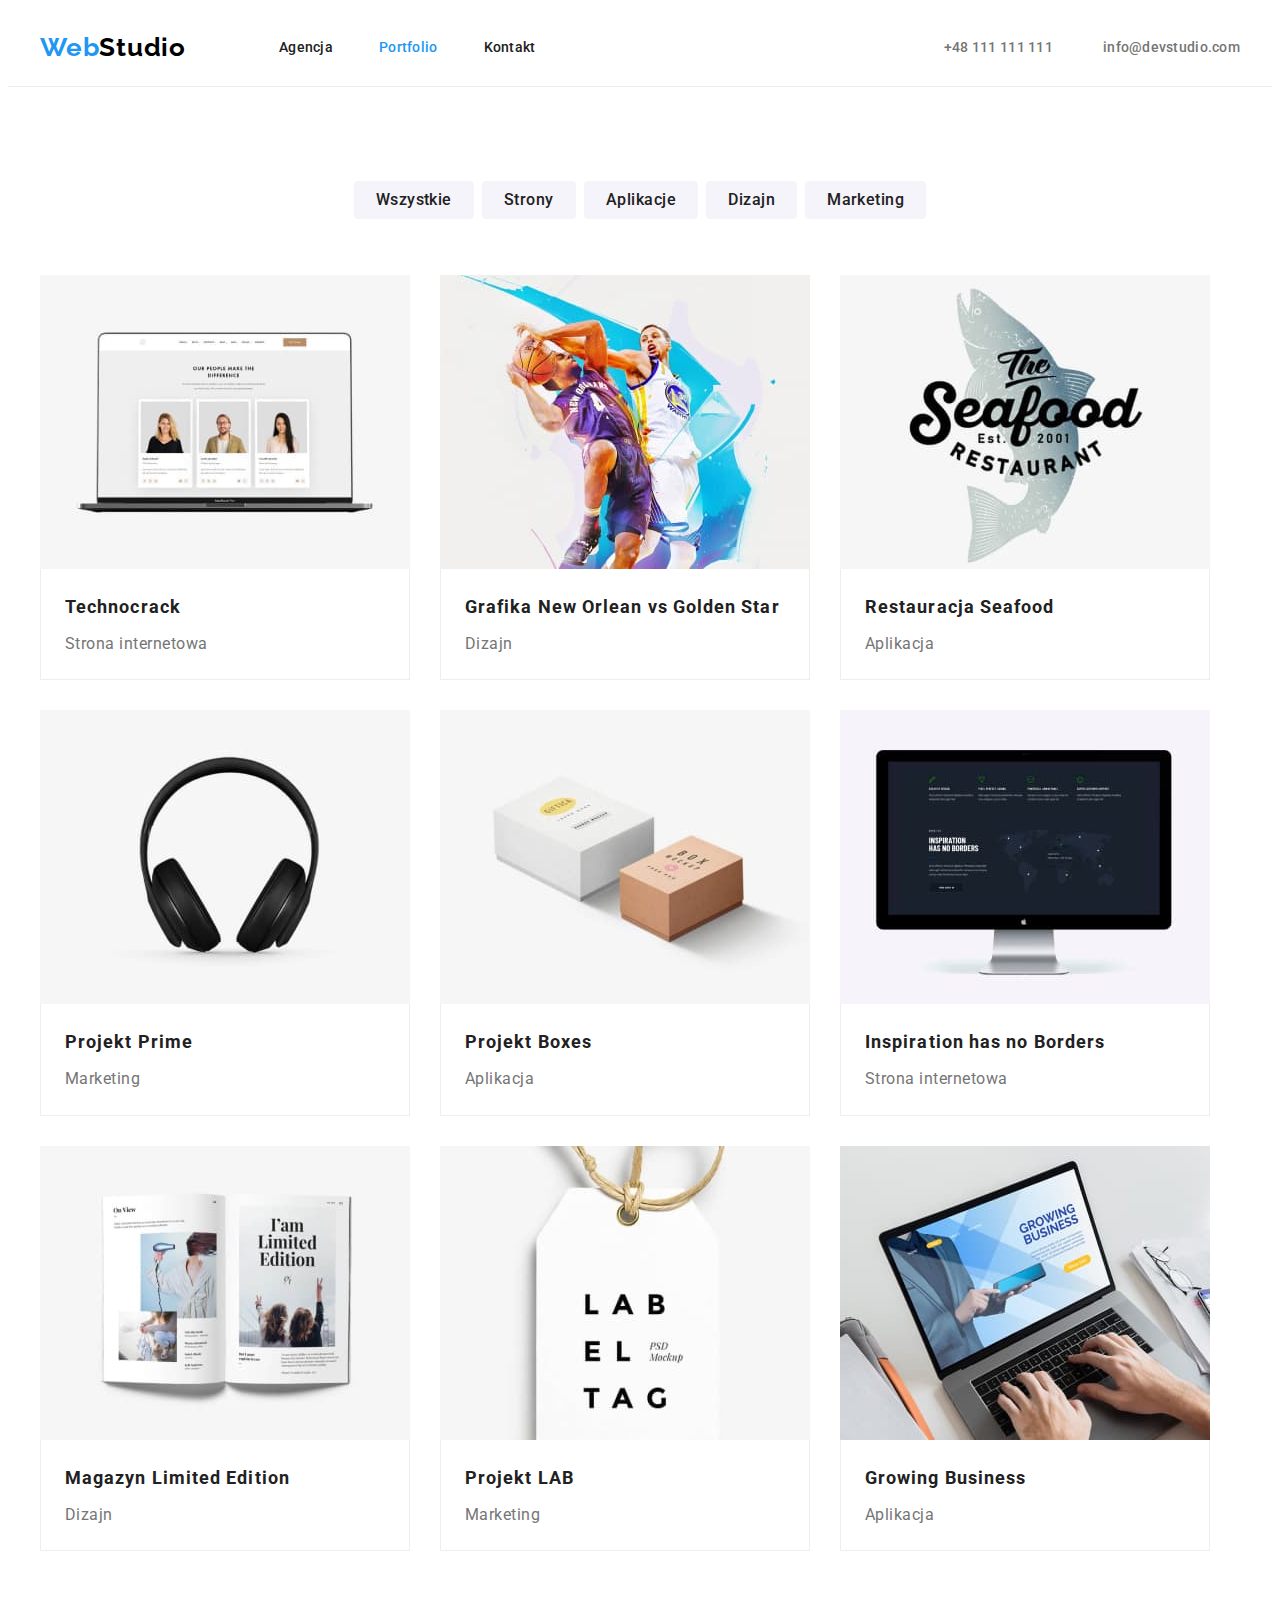
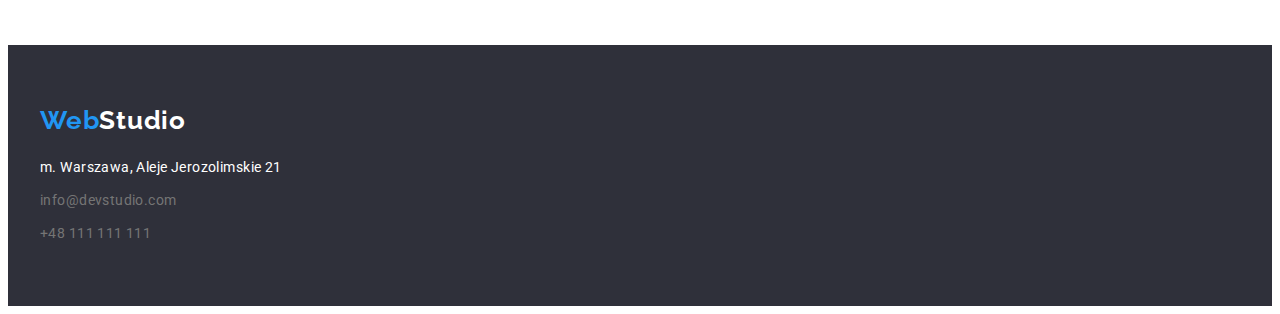
==== commit 569870b1: "git add" ====
--- a/portfolio.html
+++ b/portfolio.html
@@ -22,8 +22,8 @@
     <link rel="stylesheet" href="./css/styles.css" />
   </head>
   <body>
-    <header>
-      <div class="header border container">
+    <header class="border">
+      <div class="header container">
         <a href="./index.html" class="logo-web"
           >Web<span class="logo-studio">Studio</span></a
         >
@@ -52,8 +52,8 @@
     </header>
 
     <main>
-      <div class="container">
-        <section class="portfolio-section section">
+       <section class="section">
+         <div class="container">
           <ul class="button-block">
             <li>
               <button class="button-link" type="button">Wszystkie</button>
@@ -193,8 +193,8 @@
         <a href="./index.html" class="logo-web-footer"
           >Web<span class="logo-footer">Studio</span></a
         >
-        <address>
-          <ul class="footer-address">
+        <address class="footer-address">
+          <ul>
             <li class="footer-between">
               <a
                 class="footer-link"
@@ -207,7 +207,7 @@
                 >info@devstudio.com</a
               >
             </li>
-            <li>
+            <li class="footer-between">
               <a class="footer-link2" href="tel:+48111111111"
                 >+48 111 111 111</a
               >
--- a/css/styles.css
+++ b/css/styles.css
@@ -133,6 +133,7 @@
   font-family: inherit;
   display: block;
   border: none;
+  padding: 6px 22px;
 }
 
 .button-link:hover,
@@ -141,15 +142,8 @@
   color: #ffffff;
 }
 
-.portfolio-section {
-  display: block;
-  align-items: center;
-}
-
 .portfolio-frame {
   width: 370px;
-  background: #ffffff;
-  border: 1px solid #eeeeee;
 }
 
 .h3-portfolio {
@@ -158,10 +152,13 @@
   line-height: 2;
   font-weight: 700;
   letter-spacing: 0.06em;
+  margin-bottom: 4px;
 }
 
 .under-frame {
-  margin: 20px 24px;
+  padding: 20px 24px;
+  border: 1px solid #eeeeee;
+  border-top: 0;
 }
 
 .paragraph-portfolio {
@@ -221,7 +218,7 @@
   letter-spacing: 0.03em;
 }
 
-.footer-between {
+.footer-between:not(:last-child) {
   margin-bottom: 9px;
 }
 
